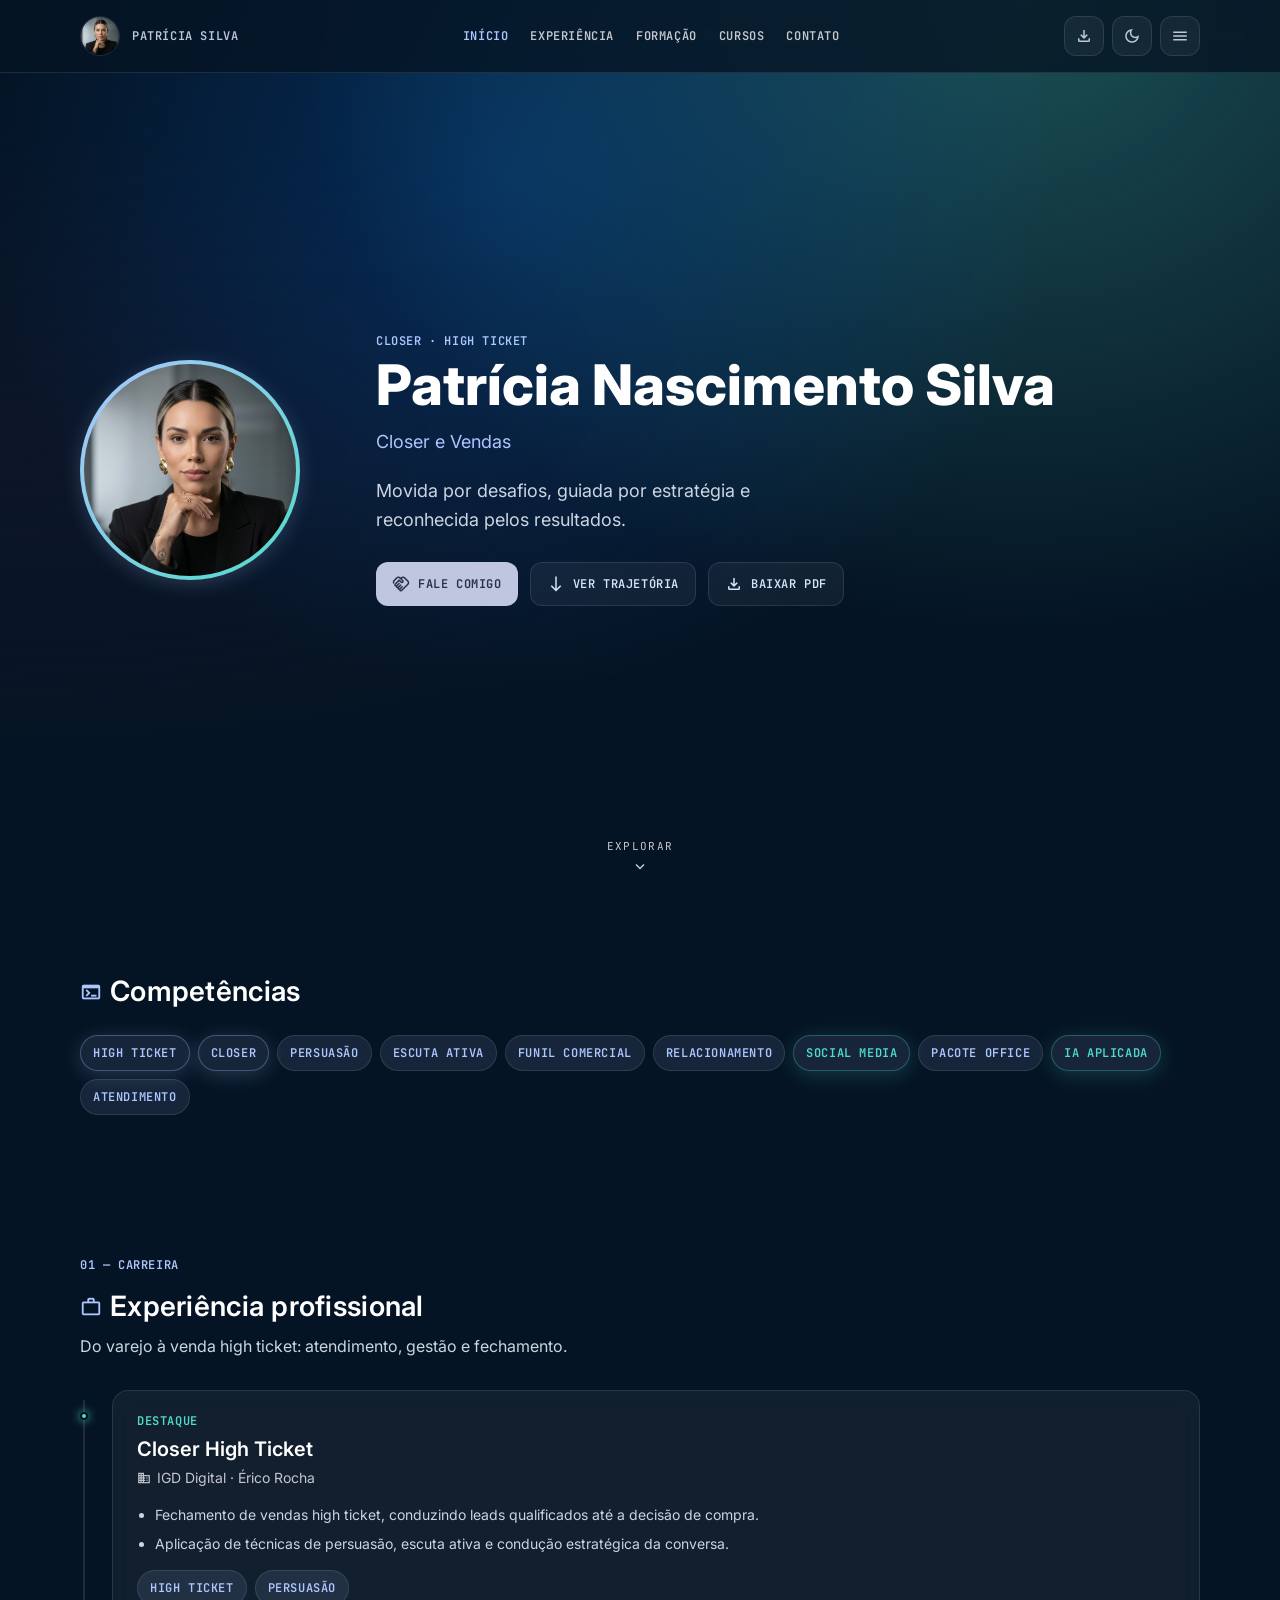
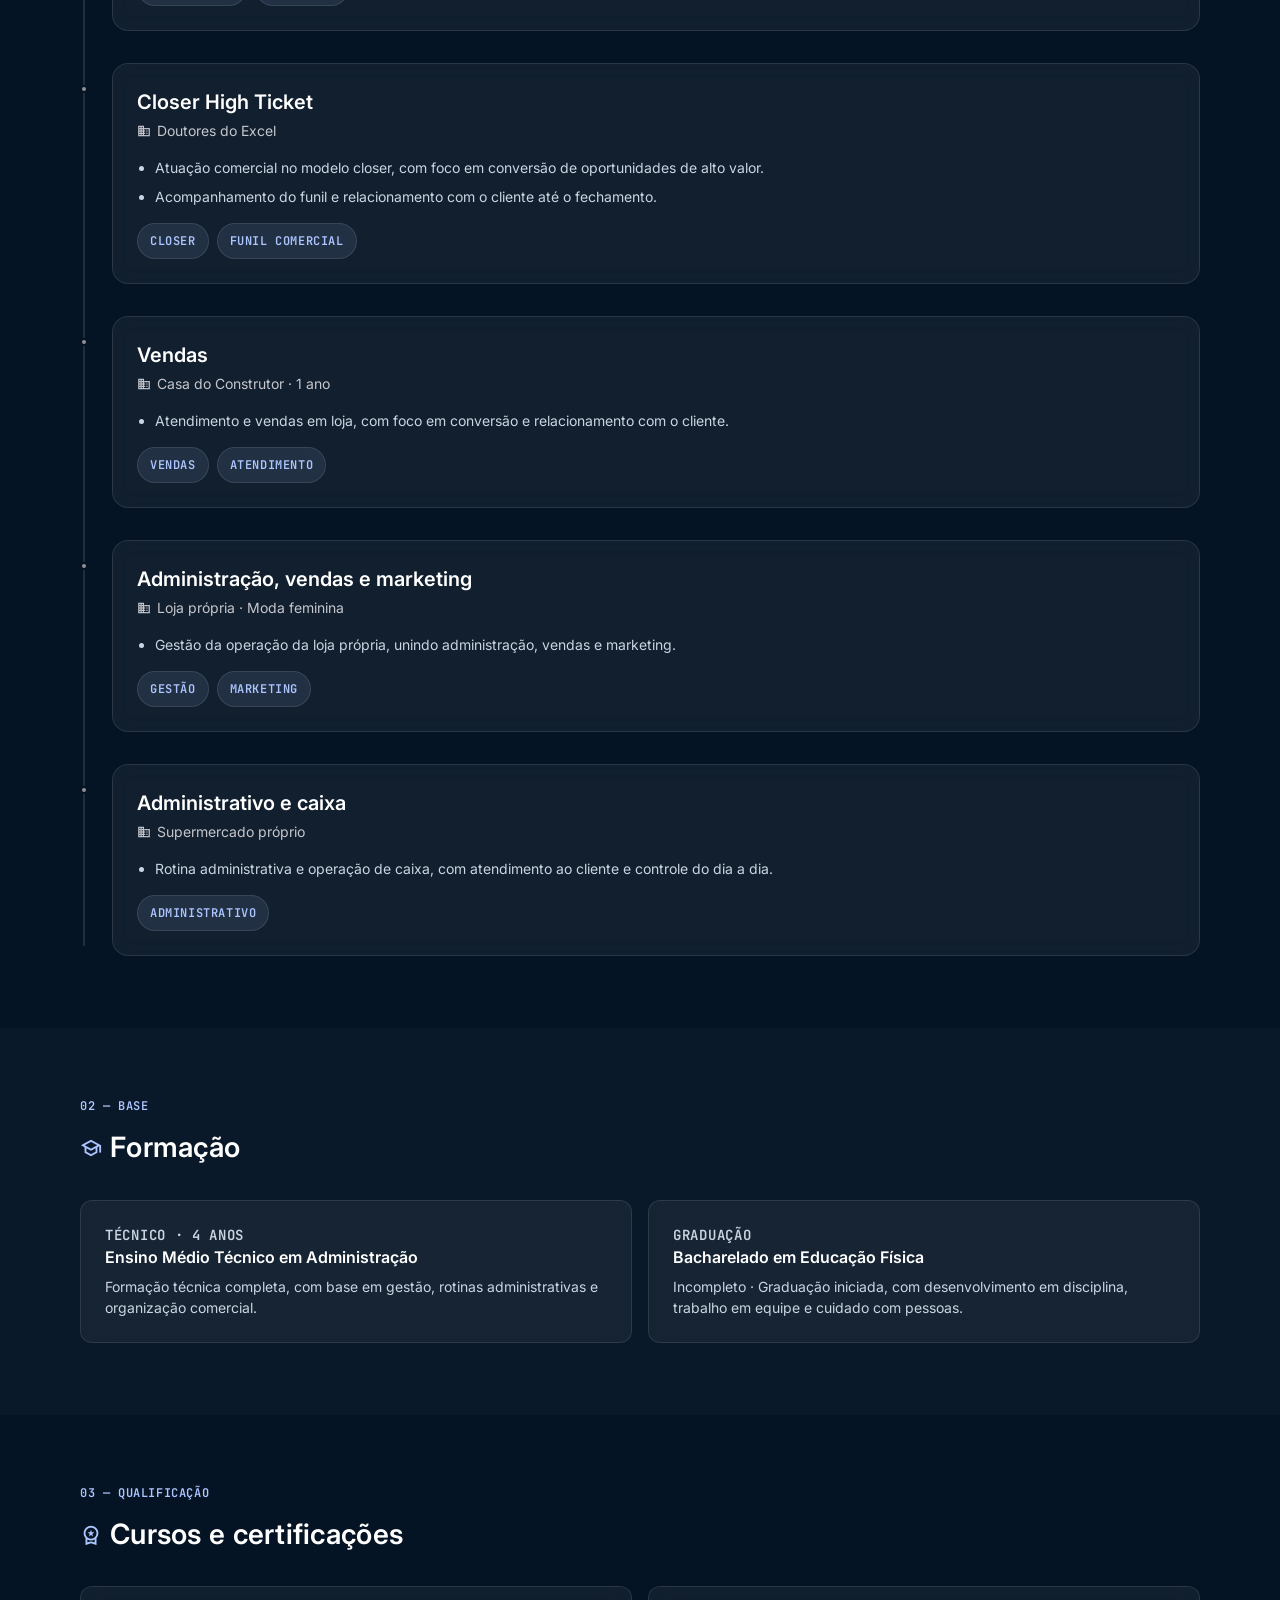
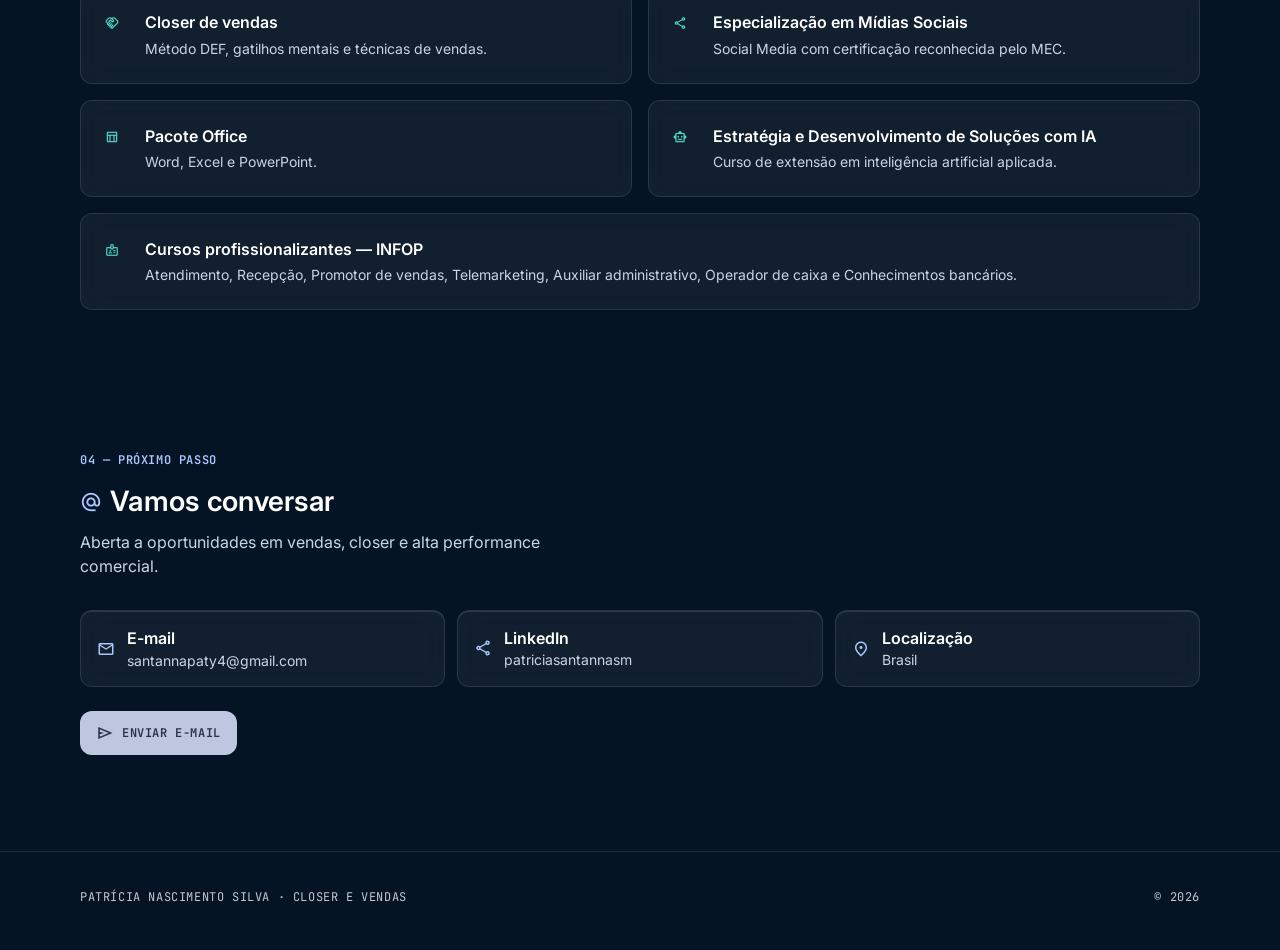
==== index.html @ 6d2012c9 "Add the professional CV site and fix the README encoding. Co-authored-by: Cursor <cursoragent@cursor" ====
<!DOCTYPE html>
<html lang="pt-BR">
  <head>
    <meta charset="UTF-8" />
    <meta name="viewport" content="width=device-width, initial-scale=1.0" />
    <title>Patrícia Nascimento Silva — Vendas</title>
    <meta
      name="description"
      content="Currículo profissional de Patrícia Nascimento Silva, closer e profissional de vendas."
    />
    <link rel="preconnect" href="https://fonts.googleapis.com" />
    <link rel="preconnect" href="https://fonts.gstatic.com" crossorigin />
    <link
      href="https://fonts.googleapis.com/css2?family=Inter:wght@400;600;700;800&family=JetBrains+Mono:wght@400;600&display=swap"
      rel="stylesheet"
    />
    <link
      href="https://fonts.googleapis.com/css2?family=Material+Symbols+Outlined:wght,FILL@100..700,0..1&display=swap"
      rel="stylesheet"
    />
    <link rel="stylesheet" href="css/style.css" />
    <script>
      document.documentElement.dataset.theme = localStorage.getItem("theme") || "dark";
    </script>
  </head>
  <body>
    <div class="mesh" aria-hidden="true"></div>

    <header class="topbar" id="nav">
      <div class="topbar__inner">
        <a class="topbar__brand" href="#inicio">
          <img src="assets/foto.png" alt="" width="40" height="40" />
          <span>Patrícia Silva</span>
        </a>
        <nav class="nav-links" id="navLinks">
          <a href="#inicio">Início</a>
          <a href="#experiencia">Experiência</a>
          <a href="#formacao">Formação</a>
          <a href="#cursos">Cursos</a>
          <a href="#contato">Contato</a>
        </nav>
        <div class="topbar__actions">
          <button class="icon-btn" id="printBtn" type="button" aria-label="Baixar PDF">
            <span class="material-symbols-outlined" aria-hidden="true">download</span>
          </button>
          <button class="icon-btn" id="themeToggle" type="button" aria-label="Ativar modo claro">
            <span class="material-symbols-outlined theme-icon theme-icon--moon" aria-hidden="true">dark_mode</span>
            <span class="material-symbols-outlined theme-icon theme-icon--sun" aria-hidden="true">light_mode</span>
          </button>
          <button class="icon-btn nav-toggle" id="navToggle" type="button" aria-label="Abrir menu" aria-expanded="false">
            <span class="material-symbols-outlined" aria-hidden="true">menu</span>
          </button>
        </div>
      </div>
    </header>

    <main>
      <section class="hero" id="inicio">
        <div class="container hero__inner">
          <div class="hero__photo reveal">
            <img src="assets/foto.png" alt="Foto de Patrícia Nascimento Silva" />
          </div>
          <div class="hero__copy">
            <p class="label reveal">Closer · High Ticket</p>
            <h1 class="reveal">Patrícia Nascimento Silva</h1>
            <p class="hero__role reveal">Closer e Vendas</p>
            <p class="hero__quote reveal" id="tagline">
              Movida por desafios, guiada por estratégia e reconhecida pelos resultados.
            </p>
            <div class="hero__cta reveal">
              <a class="btn btn--primary" href="#contato">
                <span class="material-symbols-outlined" aria-hidden="true">handshake</span>
                Fale comigo
              </a>
              <a class="btn btn--ghost" href="#experiencia">
                <span class="material-symbols-outlined" aria-hidden="true">south</span>
                Ver trajetória
              </a>
              <button class="btn btn--ghost" id="printBtnSecondary" type="button">
                <span class="material-symbols-outlined" aria-hidden="true">download</span>
                Baixar PDF
              </button>
            </div>
          </div>
        </div>
        <a class="scroll-hint" href="#destaques" aria-label="Rolar para o conteúdo">
          <span>Explorar</span>
          <span class="material-symbols-outlined" aria-hidden="true">expand_more</span>
        </a>
      </section>

      <section class="strip" id="destaques">
        <div class="container">
          <h2 class="section-title">
            <span class="material-symbols-outlined" aria-hidden="true">terminal</span>
            Competências
          </h2>
          <ul class="skills">
            <li class="skill skill--glow">High Ticket</li>
            <li class="skill skill--glow">Closer</li>
            <li class="skill">Persuasão</li>
            <li class="skill">Escuta ativa</li>
            <li class="skill">Funil comercial</li>
            <li class="skill">Relacionamento</li>
            <li class="skill skill--teal">Social Media</li>
            <li class="skill">Pacote Office</li>
            <li class="skill skill--teal">IA aplicada</li>
            <li class="skill">Atendimento</li>
          </ul>
        </div>
      </section>

      <section class="section" id="experiencia">
        <div class="container">
          <header class="section__head">
            <p class="label">01 — Carreira</p>
            <h2 class="section-title">
              <span class="material-symbols-outlined" aria-hidden="true">work</span>
              Experiência profissional
            </h2>
            <p class="section__lead">Do varejo à venda high ticket: atendimento, gestão e fechamento.</p>
          </header>

          <div class="timeline">
            <article class="job reveal">
              <span class="timeline__node timeline__node--active" aria-hidden="true"></span>
              <div class="job__card glass">
                <p class="label label--teal">Destaque</p>
                <h3>Closer High Ticket</h3>
                <p class="job__company">
                  <span class="material-symbols-outlined" aria-hidden="true">domain</span>
                  IGD Digital · Érico Rocha
                </p>
                <ul>
                  <li>Fechamento de vendas high ticket, conduzindo leads qualificados até a decisão de compra.</li>
                  <li>Aplicação de técnicas de persuasão, escuta ativa e condução estratégica da conversa.</li>
                </ul>
                <div class="job__tags">
                  <span class="skill">High Ticket</span>
                  <span class="skill">Persuasão</span>
                </div>
              </div>
            </article>

            <article class="job reveal">
              <span class="timeline__node" aria-hidden="true"></span>
              <div class="job__card glass">
                <h3>Closer High Ticket</h3>
                <p class="job__company">
                  <span class="material-symbols-outlined" aria-hidden="true">domain</span>
                  Doutores do Excel
                </p>
                <ul>
                  <li>Atuação comercial no modelo closer, com foco em conversão de oportunidades de alto valor.</li>
                  <li>Acompanhamento do funil e relacionamento com o cliente até o fechamento.</li>
                </ul>
                <div class="job__tags">
                  <span class="skill">Closer</span>
                  <span class="skill">Funil comercial</span>
                </div>
              </div>
            </article>

            <article class="job reveal">
              <span class="timeline__node" aria-hidden="true"></span>
              <div class="job__card glass">
                <h3>Vendas</h3>
                <p class="job__company">
                  <span class="material-symbols-outlined" aria-hidden="true">domain</span>
                  Casa do Construtor · 1 ano
                </p>
                <ul>
                  <li>Atendimento e vendas em loja, com foco em conversão e relacionamento com o cliente.</li>
                </ul>
                <div class="job__tags">
                  <span class="skill">Vendas</span>
                  <span class="skill">Atendimento</span>
                </div>
              </div>
            </article>

            <article class="job reveal">
              <span class="timeline__node" aria-hidden="true"></span>
              <div class="job__card glass">
                <h3>Administração, vendas e marketing</h3>
                <p class="job__company">
                  <span class="material-symbols-outlined" aria-hidden="true">domain</span>
                  Loja própria · Moda feminina
                </p>
                <ul>
                  <li>Gestão da operação da loja própria, unindo administração, vendas e marketing.</li>
                </ul>
                <div class="job__tags">
                  <span class="skill">Gestão</span>
                  <span class="skill">Marketing</span>
                </div>
              </div>
            </article>

            <article class="job reveal">
              <span class="timeline__node" aria-hidden="true"></span>
              <div class="job__card glass">
                <h3>Administrativo e caixa</h3>
                <p class="job__company">
                  <span class="material-symbols-outlined" aria-hidden="true">domain</span>
                  Supermercado próprio
                </p>
                <ul>
                  <li>Rotina administrativa e operação de caixa, com atendimento ao cliente e controle do dia a dia.</li>
                </ul>
                <div class="job__tags">
                  <span class="skill">Administrativo</span>
                </div>
              </div>
            </article>
          </div>
        </div>
      </section>

      <section class="section section--alt" id="formacao">
        <div class="container">
          <header class="section__head">
            <p class="label">02 — Base</p>
            <h2 class="section-title">
              <span class="material-symbols-outlined" aria-hidden="true">school</span>
              Formação
            </h2>
          </header>
          <div class="edu-grid">
            <article class="edu glass reveal">
              <p class="label">Técnico · 4 anos</p>
              <h3>Ensino Médio Técnico em Administração</h3>
              <p>Formação técnica completa, com base em gestão, rotinas administrativas e organização comercial.</p>
            </article>
            <article class="edu glass reveal">
              <p class="label">Graduação</p>
              <h3>Bacharelado em Educação Física</h3>
              <p>Incompleto · Graduação iniciada, com desenvolvimento em disciplina, trabalho em equipe e cuidado com pessoas.</p>
            </article>
          </div>
        </div>
      </section>

      <section class="section" id="cursos">
        <div class="container">
          <header class="section__head">
            <p class="label">03 — Qualificação</p>
            <h2 class="section-title">
              <span class="material-symbols-outlined" aria-hidden="true">workspace_premium</span>
              Cursos e certificações
            </h2>
          </header>
          <ul class="courses">
            <li class="course glass reveal">
              <span class="material-symbols-outlined" aria-hidden="true">handshake</span>
              <div>
                <strong>Closer de vendas</strong>
                <span>Método DEF, gatilhos mentais e técnicas de vendas.</span>
              </div>
            </li>
            <li class="course glass reveal">
              <span class="material-symbols-outlined" aria-hidden="true">share</span>
              <div>
                <strong>Especialização em Mídias Sociais</strong>
                <span>Social Media com certificação reconhecida pelo MEC.</span>
              </div>
            </li>
            <li class="course glass reveal">
              <span class="material-symbols-outlined" aria-hidden="true">table_chart</span>
              <div>
                <strong>Pacote Office</strong>
                <span>Word, Excel e PowerPoint.</span>
              </div>
            </li>
            <li class="course glass reveal">
              <span class="material-symbols-outlined" aria-hidden="true">smart_toy</span>
              <div>
                <strong>Estratégia e Desenvolvimento de Soluções com IA</strong>
                <span>Curso de extensão em inteligência artificial aplicada.</span>
              </div>
            </li>
            <li class="course glass reveal course--wide">
              <span class="material-symbols-outlined" aria-hidden="true">badge</span>
              <div>
                <strong>Cursos profissionalizantes — INFOP</strong>
                <span>Atendimento, Recepção, Promotor de vendas, Telemarketing, Auxiliar administrativo, Operador de caixa e Conhecimentos bancários.</span>
              </div>
            </li>
          </ul>
        </div>
      </section>

      <section class="section section--cta" id="contato">
        <div class="container">
          <header class="section__head">
            <p class="label">04 — Próximo passo</p>
            <h2 class="section-title">
              <span class="material-symbols-outlined" aria-hidden="true">alternate_email</span>
              Vamos conversar
            </h2>
            <p class="section__lead">Aberta a oportunidades em vendas, closer e alta performance comercial.</p>
          </header>
          <ul class="contact">
            <li class="reveal">
              <a class="contact__card glass" href="mailto:santannapaty4@gmail.com">
                <span class="material-symbols-outlined" aria-hidden="true">mail</span>
                <span>
                  <strong>E-mail</strong>
                  <em>santannapaty4@gmail.com</em>
                </span>
              </a>
            </li>
            <li class="reveal">
              <a
                class="contact__card glass"
                href="https://www.linkedin.com/in/patriciasantannasm"
                target="_blank"
                rel="noopener noreferrer"
              >
                <span class="material-symbols-outlined" aria-hidden="true">share</span>
                <span>
                  <strong>LinkedIn</strong>
                  <em>patriciasantannasm</em>
                </span>
              </a>
            </li>
            <li class="reveal">
              <div class="contact__card glass">
                <span class="material-symbols-outlined" aria-hidden="true">location_on</span>
                <span>
                  <strong>Localização</strong>
                  <em>Brasil</em>
                </span>
              </div>
            </li>
          </ul>
          <div class="cta-row">
            <a class="btn btn--primary" href="mailto:santannapaty4@gmail.com">
              <span class="material-symbols-outlined" aria-hidden="true">send</span>
              Enviar e-mail
            </a>
          </div>
        </div>
      </section>
    </main>

    <footer class="footer">
      <div class="container footer__inner">
        <p>Patrícia Nascimento Silva · Closer e Vendas</p>
        <p>© <span id="year"></span></p>
      </div>
    </footer>

    <script src="js/main.js"></script>
  </body>
</html>
---- css/style.css ----
:root {
  --surface: #051424;
  --surface-dim: #051424;
  --surface-bright: #2c3a4c;
  --surface-container-lowest: #010f1f;
  --surface-container-low: #0d1c2d;
  --surface-container: #122131;
  --surface-container-high: #1c2b3c;
  --surface-container-highest: #273647;
  --on-surface: #d4e4fa;
  --on-surface-variant: #c6c6cd;
  --inverse-surface: #d4e4fa;
  --inverse-on-surface: #233143;
  --outline: #909097;
  --outline-variant: #45464d;
  --surface-tint: #bec6e0;
  --primary: #bec6e0;
  --on-primary: #283044;
  --primary-container: #0f172a;
  --on-primary-container: #798098;
  --inverse-primary: #565e74;
  --secondary: #adc6ff;
  --on-secondary: #002e6a;
  --secondary-container: #0566d9;
  --on-secondary-container: #e6ecff;
  --tertiary: #4fdbc8;
  --on-tertiary: #003731;
  --tertiary-container: #001c18;
  --on-tertiary-container: #009182;
  --background: #051424;
  --on-background: #d4e4fa;
  --heading: #ffffff;
  --body: #cbd5e1;
  --glass: rgba(255, 255, 255, 0.05);
  --ghost: rgba(255, 255, 255, 0.1);
  --timeline: rgba(144, 144, 151, 0.2);
  --glow-secondary: 0 4px 20px rgba(173, 198, 255, 0.2);
  --glow-tertiary: 0 4px 20px rgba(79, 219, 200, 0.2);
  --font-sans: Inter, system-ui, sans-serif;
  --font-mono: "JetBrains Mono", ui-monospace, monospace;
  --radius-sm: 0.25rem;
  --radius: 0.5rem;
  --radius-md: 0.75rem;
  --radius-lg: 1rem;
  --radius-xl: 1.5rem;
  --radius-full: 9999px;
  --container: 1120px;
  --gutter: 24px;
  --margin-mobile: 20px;
  --stack-sm: 8px;
  --stack-md: 16px;
  --stack-lg: 32px;
  --section-gap: 64px;
}

html[data-theme="light"] {
  --background: #e8eef8;
  --on-background: #233143;
  --surface: #d4e4fa;
  --surface-container-low: #c9d7ec;
  --surface-container: #bfd0e6;
  --surface-container-high: #b4c6dd;
  --surface-container-highest: #a8bad3;
  --on-surface: #131b2e;
  --on-surface-variant: #3f465c;
  --heading: #131b2e;
  --body: #3f465c;
  --primary: #3f465c;
  --on-primary: #dae2fd;
  --secondary: #004395;
  --tertiary: #005048;
  --outline: #45464d;
  --glass: rgba(255, 255, 255, 0.55);
  --ghost: rgba(19, 27, 46, 0.12);
  --timeline: rgba(63, 70, 92, 0.2);
  --glow-secondary: 0 4px 20px rgba(5, 102, 217, 0.16);
  --glow-tertiary: 0 4px 20px rgba(0, 145, 130, 0.16);
  color-scheme: light;
}

*,
*::before,
*::after {
  box-sizing: border-box;
}

html {
  scroll-behavior: smooth;
}

body {
  margin: 0;
  min-height: 100vh;
  font-family: var(--font-sans);
  font-size: 14px;
  font-weight: 400;
  line-height: 1.5;
  background: var(--background);
  color: var(--on-background);
}

.mesh {
  pointer-events: none;
  position: fixed;
  inset: 0;
  z-index: 0;
  background-image:
    radial-gradient(at 40% 20%, rgba(5, 102, 217, 0.3) 0, transparent 50%),
    radial-gradient(at 80% 0%, rgba(79, 219, 200, 0.3) 0, transparent 50%),
    radial-gradient(at 0% 50%, rgba(15, 23, 42, 0.8) 0, transparent 50%);
}

html[data-theme="light"] .mesh {
  background-image:
    radial-gradient(at 40% 20%, rgba(5, 102, 217, 0.12) 0, transparent 50%),
    radial-gradient(at 80% 0%, rgba(79, 219, 200, 0.12) 0, transparent 50%),
    radial-gradient(at 0% 50%, rgba(212, 228, 250, 0.8) 0, transparent 50%);
}

.material-symbols-outlined {
  font-variation-settings: "FILL" 0, "wght" 400, "GRAD" 0, "opsz" 24;
  font-size: 18px;
  line-height: 1;
}

.glass {
  background: var(--glass);
  backdrop-filter: blur(12px);
  -webkit-backdrop-filter: blur(12px);
  border: 1px solid var(--ghost);
}

.topbar {
  position: sticky;
  top: 0;
  z-index: 20;
  background: color-mix(in srgb, var(--surface) 80%, transparent);
  backdrop-filter: blur(16px);
  -webkit-backdrop-filter: blur(16px);
  border-bottom: 1px solid var(--ghost);
}

.topbar__inner {
  width: min(var(--container), calc(100% - 2 * var(--margin-mobile)));
  margin: 0 auto;
  padding: 16px 0;
  display: flex;
  align-items: center;
  justify-content: space-between;
  gap: 16px;
}

.topbar__brand {
  display: flex;
  align-items: center;
  gap: 12px;
  font-family: var(--font-mono);
  font-size: 12px;
  font-weight: 600;
  letter-spacing: 0.05em;
  text-transform: uppercase;
  color: var(--primary);
  text-decoration: none;
}

.topbar__brand img {
  width: 40px;
  height: 40px;
  border-radius: var(--radius-full);
  object-fit: cover;
  object-position: center 16%;
  border: 1px solid var(--ghost);
}

.topbar__actions {
  display: flex;
  gap: 8px;
}

.nav-links {
  display: flex;
  gap: 22px;
}

.nav-links a {
  font-family: var(--font-mono);
  font-size: 12px;
  font-weight: 600;
  letter-spacing: 0.05em;
  text-transform: uppercase;
  color: var(--on-surface-variant);
  text-decoration: none;
}

.nav-links a:hover,
.nav-links a.is-active {
  color: var(--secondary);
}

.nav-toggle {
  display: none;
}

.icon-btn {
  position: relative;
  width: 40px;
  height: 40px;
  border: 1px solid var(--ghost);
  border-radius: var(--radius-md);
  background: var(--glass);
  color: var(--primary);
  cursor: pointer;
  display: grid;
  place-items: center;
}

.icon-btn:hover,
.icon-btn:focus-visible {
  color: var(--secondary);
  outline: none;
}

.theme-icon {
  position: absolute;
  transition: opacity 0.2s ease;
}

.theme-icon--sun { opacity: 0; }
.theme-icon--moon { opacity: 1; }

html[data-theme="light"] .theme-icon--sun { opacity: 1; }
html[data-theme="light"] .theme-icon--moon { opacity: 0; }

.container {
  width: min(var(--container), calc(100% - 2 * var(--margin-mobile)));
  margin: 0 auto;
}

.hero {
  position: relative;
  z-index: 1;
  min-height: calc(100vh - 73px);
  display: grid;
  place-items: center;
  padding: 48px var(--margin-mobile) 80px;
}

.hero__inner {
  display: grid;
  gap: 32px;
  justify-items: center;
  text-align: center;
}

.hero__photo {
  width: 168px;
  height: 168px;
  padding: 4px;
  border-radius: var(--radius-full);
  background: linear-gradient(135deg, var(--secondary), var(--tertiary));
  box-shadow: var(--glow-secondary);
}

.hero__photo img {
  width: 100%;
  height: 100%;
  object-fit: cover;
  object-position: center 16%;
  border-radius: var(--radius-full);
  display: block;
}

.hero h1 {
  margin: 0;
  font-size: clamp(32px, 6vw, 56px);
  font-weight: 800;
  line-height: 1.1;
  color: var(--heading);
}

.hero__role {
  margin: 12px 0 0;
  font-size: 18px;
  line-height: 1.6;
  color: var(--secondary);
}

.hero__quote {
  margin: 20px auto 0;
  max-width: 36ch;
  font-size: 18px;
  line-height: 1.6;
  color: var(--body);
}

.hero__cta {
  margin-top: 28px;
  display: flex;
  flex-wrap: wrap;
  justify-content: center;
  gap: 12px;
}

.scroll-hint {
  position: absolute;
  bottom: 24px;
  left: 50%;
  transform: translateX(-50%);
  display: grid;
  justify-items: center;
  gap: 4px;
  color: var(--on-surface-variant);
  font-family: var(--font-mono);
  font-size: 11px;
  letter-spacing: 0.12em;
  text-transform: uppercase;
  text-decoration: none;
}

.strip,
.section {
  position: relative;
  z-index: 1;
  padding: 72px 0;
}

.strip .container {
  display: grid;
  gap: 24px;
}

.section--alt {
  background: color-mix(in srgb, var(--surface-container) 45%, transparent);
}

.section--cta {
  padding-bottom: 96px;
}

.section__head {
  display: grid;
  gap: 8px;
  margin-bottom: 32px;
}

.section__lead {
  margin: 0;
  max-width: 52ch;
  color: var(--body);
  font-size: 16px;
}

.label {
  margin: 0 0 8px;
  font-family: var(--font-mono);
  font-size: 12px;
  font-weight: 600;
  line-height: 1;
  letter-spacing: 0.05em;
  text-transform: uppercase;
  color: var(--secondary);
}

.label--teal {
  color: var(--tertiary);
}

.btn {
  min-height: 44px;
  padding: 0 16px;
  border: 0;
  border-radius: var(--radius-md);
  font-family: var(--font-mono);
  font-size: 12px;
  font-weight: 600;
  letter-spacing: 0.05em;
  text-transform: uppercase;
  text-decoration: none;
  cursor: pointer;
  display: inline-flex;
  align-items: center;
  justify-content: center;
  gap: 8px;
}

.btn--primary {
  background: var(--primary);
  color: var(--on-primary);
}

.btn--primary:hover {
  background: #ffffff;
}

.btn--ghost {
  background: var(--glass);
  color: var(--on-surface);
  border: 1px solid var(--ghost);
}

.btn--ghost:hover {
  background: rgba(255, 255, 255, 0.1);
}

.section-title {
  margin: 0;
  display: flex;
  align-items: center;
  gap: 8px;
  font-size: 20px;
  font-weight: 600;
  line-height: 1.4;
  letter-spacing: 0.01em;
  color: var(--heading);
}

.section-title .material-symbols-outlined {
  color: var(--secondary);
  font-size: 22px;
}

.contact {
  list-style: none;
  margin: 0;
  padding: 0;
  display: grid;
  gap: 12px;
}

.contact__card {
  display: flex;
  align-items: center;
  gap: 12px;
  padding: 16px;
  border-radius: var(--radius-md);
  color: inherit;
  text-decoration: none;
  box-shadow: inset 0 1px 0 rgba(255, 255, 255, 0.12);
}

.contact__card .material-symbols-outlined {
  color: var(--secondary);
}

.contact__card strong,
.course strong,
.edu h3,
.job h3 {
  display: block;
  font-size: 16px;
  font-weight: 600;
  line-height: 1.4;
  color: var(--heading);
  font-style: normal;
}

.contact__card em,
.course span,
.edu p,
.job ul {
  font-style: normal;
  font-size: 14px;
  line-height: 1.5;
  color: var(--body);
}

.skills,
.job__tags {
  display: flex;
  flex-wrap: wrap;
  gap: 8px;
  list-style: none;
  margin: 0;
  padding: 0;
}

.skill {
  display: inline-flex;
  align-items: center;
  padding: 8px 12px;
  border-radius: var(--radius-full);
  background: color-mix(in srgb, var(--secondary) 10%, transparent);
  border: 1px solid var(--ghost);
  font-family: var(--font-mono);
  font-size: 12px;
  font-weight: 600;
  letter-spacing: 0.05em;
  text-transform: uppercase;
  color: var(--secondary);
}

.skill--glow {
  box-shadow: var(--glow-secondary);
  border-color: color-mix(in srgb, var(--secondary) 30%, transparent);
}

.skill--teal {
  color: var(--tertiary);
  border-color: color-mix(in srgb, var(--tertiary) 30%, transparent);
  box-shadow: var(--glow-tertiary);
}

.timeline {
  position: relative;
  display: grid;
  gap: var(--stack-lg);
  padding-left: 32px;
}

.timeline::before {
  content: "";
  position: absolute;
  left: 3px;
  top: 10px;
  bottom: 10px;
  width: 2px;
  background: var(--timeline);
}

.job {
  position: relative;
}

.timeline__node {
  position: absolute;
  left: -32px;
  top: 22px;
  width: 8px;
  height: 8px;
  border-radius: var(--radius-full);
  background: var(--outline);
  border: 2px solid var(--background);
}

.timeline__node--active {
  background: var(--tertiary);
  box-shadow: 0 0 10px var(--tertiary);
}

.job__card {
  border-radius: var(--radius-lg);
  padding: 24px;
  transition: border-color 0.25s ease;
}

.job__card:hover {
  border-color: color-mix(in srgb, var(--tertiary) 50%, transparent);
}

.job h3 {
  margin: 0 0 4px;
  font-size: 20px;
}

.job__company {
  margin: 0 0 16px;
  display: flex;
  align-items: center;
  gap: 6px;
  color: var(--on-surface-variant);
}

.job__company .material-symbols-outlined {
  font-size: 14px;
}

.job ul {
  margin: 0 0 16px;
  padding-left: 18px;
  display: grid;
  gap: 8px;
}

.edu-grid,
.courses {
  display: grid;
  gap: 16px;
  list-style: none;
  margin: 0;
  padding: 0;
}

.edu,
.course {
  border-radius: var(--radius-md);
  padding: 24px;
}

.edu h3 {
  margin: 0 0 8px;
}

.edu p {
  margin: 0;
}

.course {
  display: grid;
  grid-template-columns: 28px 1fr;
  gap: 12px;
  align-items: start;
}

.course .material-symbols-outlined {
  color: var(--tertiary);
  margin-top: 2px;
}

.course strong {
  margin-bottom: 4px;
}

.cta-row {
  margin-top: 24px;
  display: flex;
  justify-content: flex-start;
}

.footer {
  position: relative;
  z-index: 1;
  border-top: 1px solid var(--ghost);
  padding: 24px 0 32px;
}

.footer__inner {
  display: flex;
  justify-content: space-between;
  gap: 12px;
  font-family: var(--font-mono);
  font-size: 12px;
  letter-spacing: 0.05em;
  text-transform: uppercase;
  color: var(--on-surface-variant);
}

.reveal {
  opacity: 0;
  transform: translateY(16px);
  transition: opacity 0.6s ease, transform 0.6s ease;
}

.reveal.is-visible {
  opacity: 1;
  transform: none;
}

@media (min-width: 860px) {
  .topbar__inner,
  .container {
    width: min(var(--container), calc(100% - 2 * var(--gutter)));
  }

  .hero {
    padding: 64px var(--gutter) 96px;
  }

  .hero__inner {
    grid-template-columns: 240px 1fr;
    align-items: center;
    justify-items: start;
    text-align: left;
    gap: 56px;
  }

  .hero__photo {
    width: 220px;
    height: 220px;
  }

  .hero__quote {
    margin-left: 0;
  }

  .hero__cta {
    justify-content: flex-start;
  }

  .contact {
    grid-template-columns: repeat(3, 1fr);
  }

  .edu-grid,
  .courses {
    grid-template-columns: 1fr 1fr;
  }

  .course--wide {
    grid-column: 1 / -1;
  }

  .section-title {
    font-size: 28px;
  }
}

@media (max-width: 859px) {
  .nav-toggle {
    display: grid;
  }

  .nav-links {
    display: none;
    position: absolute;
    top: 73px;
    left: var(--margin-mobile);
    right: var(--margin-mobile);
    background: var(--surface-container);
    border: 1px solid var(--ghost);
    border-radius: var(--radius-md);
    padding: 16px;
    flex-direction: column;
    gap: 14px;
  }

  .nav-links.is-open {
    display: flex;
  }

  .footer__inner {
    flex-direction: column;
  }
}

@media (prefers-reduced-motion: reduce) {
  html {
    scroll-behavior: auto;
  }

  .reveal {
    opacity: 1;
    transform: none;
    transition: none;
  }
}

@media print {
  .mesh,
  .topbar,
  .hero__cta,
  .scroll-hint,
  .cta-row {
    display: none;
  }

  body {
    background: #fff;
    color: #131b2e;
    padding: 0;
  }

  .glass {
    background: #fff;
    border: 1px solid #d0d5dd;
    backdrop-filter: none;
  }

  .job h3,
  .edu h3,
  .hero h1,
  .section-title {
    color: #131b2e;
  }
}
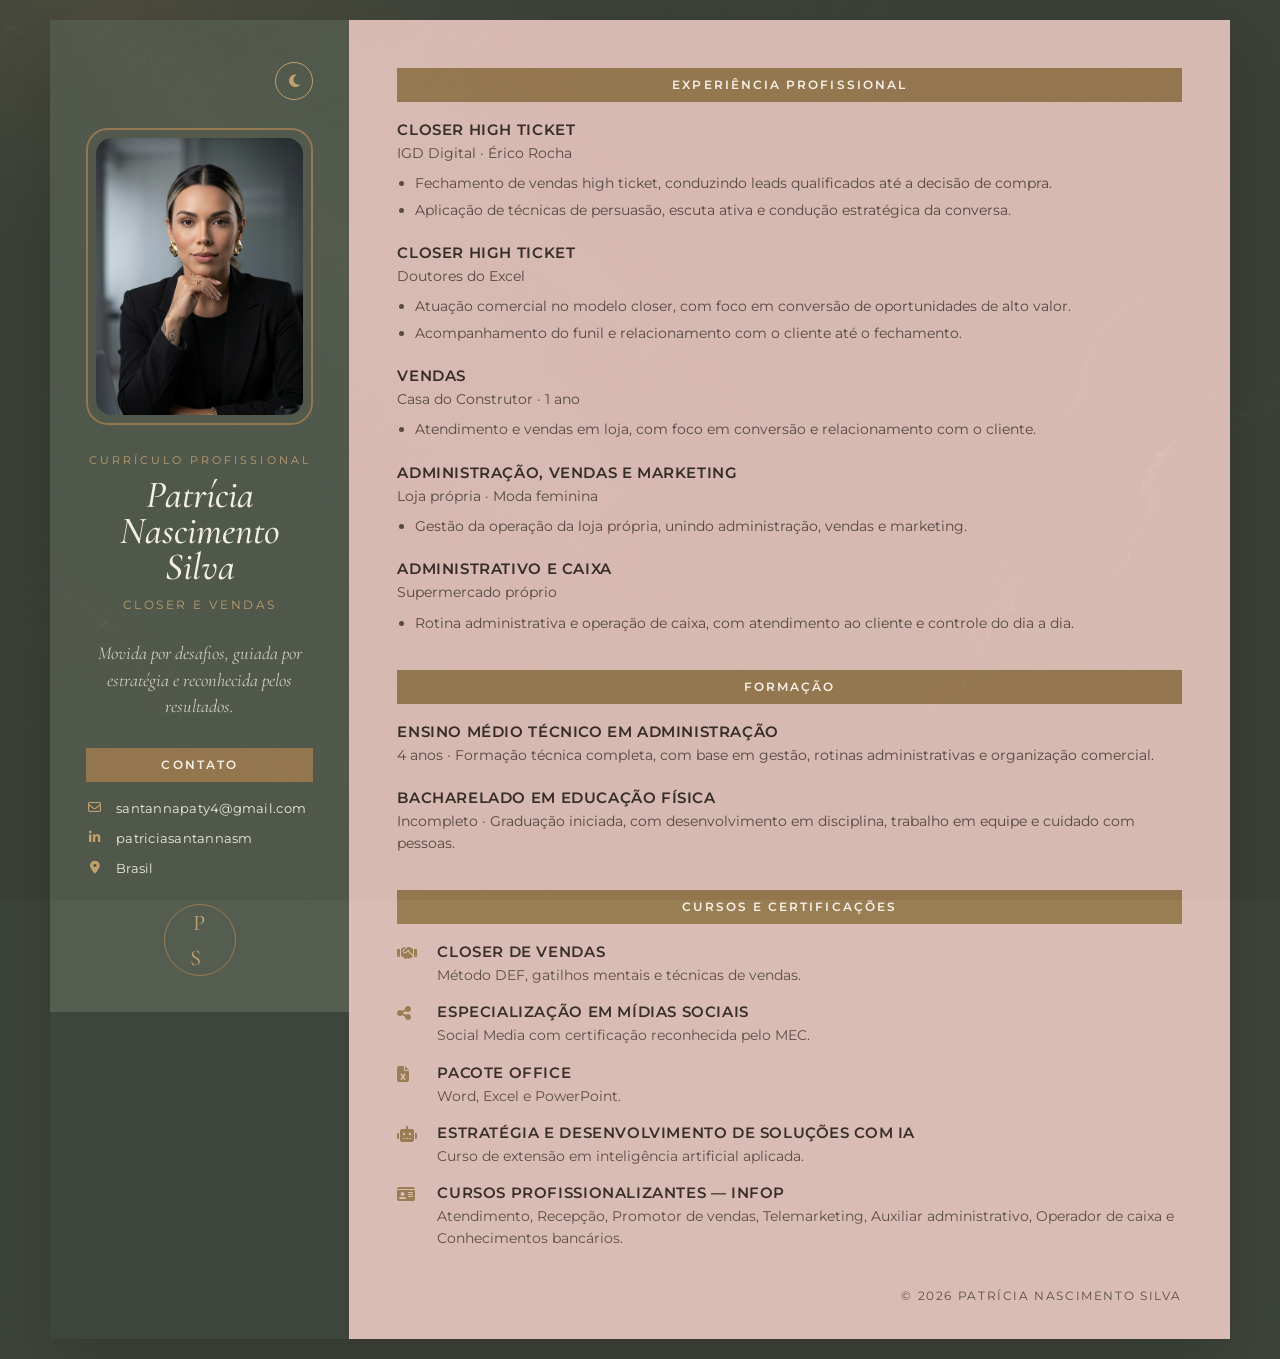
==== commit 5370378e: "Restore CV version 1 with the original editorial layout. Co-authored-by: Cursor <cursoragent@cursor." ====
--- a/index.html
+++ b/index.html
@@ -4,352 +4,185 @@
     <meta charset="UTF-8" />
     <meta name="viewport" content="width=device-width, initial-scale=1.0" />
     <title>Patrícia Nascimento Silva — Vendas</title>
-    <meta
-      name="description"
-      content="Currículo profissional de Patrícia Nascimento Silva, closer e profissional de vendas."
-    />
+    <meta name="description" content="Currículo profissional de Patrícia Nascimento Silva, closer e profissional de vendas." />
     <link rel="preconnect" href="https://fonts.googleapis.com" />
     <link rel="preconnect" href="https://fonts.gstatic.com" crossorigin />
     <link
-      href="https://fonts.googleapis.com/css2?family=Inter:wght@400;600;700;800&family=JetBrains+Mono:wght@400;600&display=swap"
+      href="https://fonts.googleapis.com/css2?family=Cormorant+Garamond:ital,wght@0,400;0,500;0,600;1,500&family=Montserrat:wght@300;400;500;600;700&display=swap"
       rel="stylesheet"
     />
     <link
-      href="https://fonts.googleapis.com/css2?family=Material+Symbols+Outlined:wght,FILL@100..700,0..1&display=swap"
       rel="stylesheet"
+      href="https://cdnjs.cloudflare.com/ajax/libs/font-awesome/6.5.2/css/all.min.css"
     />
     <link rel="stylesheet" href="css/style.css" />
     <script>
-      document.documentElement.dataset.theme = localStorage.getItem("theme") || "dark";
+      document.documentElement.dataset.theme = localStorage.getItem("theme") || "light";
     </script>
   </head>
   <body>
-    <div class="mesh" aria-hidden="true"></div>
+    <div class="grain" aria-hidden="true"></div>
 
-    <header class="topbar" id="nav">
-      <div class="topbar__inner">
-        <a class="topbar__brand" href="#inicio">
-          <img src="assets/foto.png" alt="" width="40" height="40" />
-          <span>Patrícia Silva</span>
-        </a>
-        <nav class="nav-links" id="navLinks">
-          <a href="#inicio">Início</a>
-          <a href="#experiencia">Experiência</a>
-          <a href="#formacao">Formação</a>
-          <a href="#cursos">Cursos</a>
-          <a href="#contato">Contato</a>
-        </nav>
-        <div class="topbar__actions">
-          <button class="icon-btn" id="printBtn" type="button" aria-label="Baixar PDF">
-            <span class="material-symbols-outlined" aria-hidden="true">download</span>
-          </button>
-          <button class="icon-btn" id="themeToggle" type="button" aria-label="Ativar modo claro">
-            <span class="material-symbols-outlined theme-icon theme-icon--moon" aria-hidden="true">dark_mode</span>
-            <span class="material-symbols-outlined theme-icon theme-icon--sun" aria-hidden="true">light_mode</span>
-          </button>
-          <button class="icon-btn nav-toggle" id="navToggle" type="button" aria-label="Abrir menu" aria-expanded="false">
-            <span class="material-symbols-outlined" aria-hidden="true">menu</span>
-          </button>
+    <div class="sheet">
+      <aside class="side">
+        <button class="theme-toggle" id="themeToggle" type="button" aria-label="Ativar modo escuro">
+          <i class="fa-solid fa-moon" aria-hidden="true"></i>
+          <i class="fa-solid fa-sun" aria-hidden="true"></i>
+        </button>
+
+        <div class="photo">
+          <img src="assets/foto.png" alt="Foto de Patrícia Nascimento Silva" />
         </div>
-      </div>
-    </header>
 
-    <main>
-      <section class="hero" id="inicio">
-        <div class="container hero__inner">
-          <div class="hero__photo reveal">
-            <img src="assets/foto.png" alt="Foto de Patrícia Nascimento Silva" />
-          </div>
-          <div class="hero__copy">
-            <p class="label reveal">Closer · High Ticket</p>
-            <h1 class="reveal">Patrícia Nascimento Silva</h1>
-            <p class="hero__role reveal">Closer e Vendas</p>
-            <p class="hero__quote reveal" id="tagline">
-              Movida por desafios, guiada por estratégia e reconhecida pelos resultados.
-            </p>
-            <div class="hero__cta reveal">
-              <a class="btn btn--primary" href="#contato">
-                <span class="material-symbols-outlined" aria-hidden="true">handshake</span>
-                Fale comigo
+        <header class="side__id">
+          <p class="side__kicker">Currículo profissional</p>
+          <h1>Patrícia<br />Nascimento Silva</h1>
+          <p class="side__role">Closer e Vendas</p>
+        </header>
+
+        <p class="side__quote" id="tagline">Movida por desafios, guiada por estratégia e reconhecida pelos resultados.</p>
+
+        <div class="side__block">
+          <h2 class="bar">Contato</h2>
+          <ul class="contact">
+            <li>
+              <a href="mailto:santannapaty4@gmail.com">
+                <i class="fa-regular fa-envelope"></i>
+                <span>santannapaty4@gmail.com</span>
               </a>
-              <a class="btn btn--ghost" href="#experiencia">
-                <span class="material-symbols-outlined" aria-hidden="true">south</span>
-                Ver trajetória
+            </li>
+            <li>
+              <a href="https://www.linkedin.com/in/patriciasantannasm" target="_blank" rel="noopener noreferrer">
+                <i class="fa-brands fa-linkedin-in"></i>
+                <span>patriciasantannasm</span>
               </a>
-              <button class="btn btn--ghost" id="printBtnSecondary" type="button">
-                <span class="material-symbols-outlined" aria-hidden="true">download</span>
-                Baixar PDF
-              </button>
-            </div>
-          </div>
-        </div>
-        <a class="scroll-hint" href="#destaques" aria-label="Rolar para o conteúdo">
-          <span>Explorar</span>
-          <span class="material-symbols-outlined" aria-hidden="true">expand_more</span>
-        </a>
-      </section>
-
-      <section class="strip" id="destaques">
-        <div class="container">
-          <h2 class="section-title">
-            <span class="material-symbols-outlined" aria-hidden="true">terminal</span>
-            Competências
-          </h2>
-          <ul class="skills">
-            <li class="skill skill--glow">High Ticket</li>
-            <li class="skill skill--glow">Closer</li>
-            <li class="skill">Persuasão</li>
-            <li class="skill">Escuta ativa</li>
-            <li class="skill">Funil comercial</li>
-            <li class="skill">Relacionamento</li>
-            <li class="skill skill--teal">Social Media</li>
-            <li class="skill">Pacote Office</li>
-            <li class="skill skill--teal">IA aplicada</li>
-            <li class="skill">Atendimento</li>
+            </li>
+            <li>
+              <i class="fa-solid fa-location-dot"></i>
+              <span>Brasil</span>
+            </li>
           </ul>
         </div>
-      </section>
 
-      <section class="section" id="experiencia">
-        <div class="container">
-          <header class="section__head">
-            <p class="label">01 — Carreira</p>
-            <h2 class="section-title">
-              <span class="material-symbols-outlined" aria-hidden="true">work</span>
-              Experiência profissional
-            </h2>
-            <p class="section__lead">Do varejo à venda high ticket: atendimento, gestão e fechamento.</p>
-          </header>
+        <div class="monogram" aria-hidden="true">
+          <span>P</span>
+          <span>S</span>
+        </div>
+      </aside>
 
-          <div class="timeline">
-            <article class="job reveal">
-              <span class="timeline__node timeline__node--active" aria-hidden="true"></span>
-              <div class="job__card glass">
-                <p class="label label--teal">Destaque</p>
-                <h3>Closer High Ticket</h3>
-                <p class="job__company">
-                  <span class="material-symbols-outlined" aria-hidden="true">domain</span>
-                  IGD Digital · Érico Rocha
-                </p>
-                <ul>
-                  <li>Fechamento de vendas high ticket, conduzindo leads qualificados até a decisão de compra.</li>
-                  <li>Aplicação de técnicas de persuasão, escuta ativa e condução estratégica da conversa.</li>
-                </ul>
-                <div class="job__tags">
-                  <span class="skill">High Ticket</span>
-                  <span class="skill">Persuasão</span>
-                </div>
-              </div>
-            </article>
+      <main class="main">
+        <section id="experiencia">
+          <h2 class="bar">Experiência profissional</h2>
 
-            <article class="job reveal">
-              <span class="timeline__node" aria-hidden="true"></span>
-              <div class="job__card glass">
-                <h3>Closer High Ticket</h3>
-                <p class="job__company">
-                  <span class="material-symbols-outlined" aria-hidden="true">domain</span>
-                  Doutores do Excel
-                </p>
-                <ul>
-                  <li>Atuação comercial no modelo closer, com foco em conversão de oportunidades de alto valor.</li>
-                  <li>Acompanhamento do funil e relacionamento com o cliente até o fechamento.</li>
-                </ul>
-                <div class="job__tags">
-                  <span class="skill">Closer</span>
-                  <span class="skill">Funil comercial</span>
-                </div>
-              </div>
-            </article>
+          <article class="job reveal">
+            <div class="job__head">
+              <h3>Closer High Ticket</h3>
+              <span>IGD Digital · Érico Rocha</span>
+            </div>
+            <ul>
+              <li>Fechamento de vendas high ticket, conduzindo leads qualificados até a decisão de compra.</li>
+              <li>Aplicação de técnicas de persuasão, escuta ativa e condução estratégica da conversa.</li>
+            </ul>
+          </article>
 
-            <article class="job reveal">
-              <span class="timeline__node" aria-hidden="true"></span>
-              <div class="job__card glass">
-                <h3>Vendas</h3>
-                <p class="job__company">
-                  <span class="material-symbols-outlined" aria-hidden="true">domain</span>
-                  Casa do Construtor · 1 ano
-                </p>
-                <ul>
-                  <li>Atendimento e vendas em loja, com foco em conversão e relacionamento com o cliente.</li>
-                </ul>
-                <div class="job__tags">
-                  <span class="skill">Vendas</span>
-                  <span class="skill">Atendimento</span>
-                </div>
-              </div>
-            </article>
+          <article class="job reveal">
+            <div class="job__head">
+              <h3>Closer High Ticket</h3>
+              <span>Doutores do Excel</span>
+            </div>
+            <ul>
+              <li>Atuação comercial no modelo closer, com foco em conversão de oportunidades de alto valor.</li>
+              <li>Acompanhamento do funil e relacionamento com o cliente até o fechamento.</li>
+            </ul>
+          </article>
 
-            <article class="job reveal">
-              <span class="timeline__node" aria-hidden="true"></span>
-              <div class="job__card glass">
-                <h3>Administração, vendas e marketing</h3>
-                <p class="job__company">
-                  <span class="material-symbols-outlined" aria-hidden="true">domain</span>
-                  Loja própria · Moda feminina
-                </p>
-                <ul>
-                  <li>Gestão da operação da loja própria, unindo administração, vendas e marketing.</li>
-                </ul>
-                <div class="job__tags">
-                  <span class="skill">Gestão</span>
-                  <span class="skill">Marketing</span>
-                </div>
-              </div>
-            </article>
+          <article class="job reveal">
+            <div class="job__head">
+              <h3>Vendas</h3>
+              <span>Casa do Construtor · 1 ano</span>
+            </div>
+            <ul>
+              <li>Atendimento e vendas em loja, com foco em conversão e relacionamento com o cliente.</li>
+            </ul>
+          </article>
 
-            <article class="job reveal">
-              <span class="timeline__node" aria-hidden="true"></span>
-              <div class="job__card glass">
-                <h3>Administrativo e caixa</h3>
-                <p class="job__company">
-                  <span class="material-symbols-outlined" aria-hidden="true">domain</span>
-                  Supermercado próprio
-                </p>
-                <ul>
-                  <li>Rotina administrativa e operação de caixa, com atendimento ao cliente e controle do dia a dia.</li>
-                </ul>
-                <div class="job__tags">
-                  <span class="skill">Administrativo</span>
-                </div>
-              </div>
-            </article>
-          </div>
-        </div>
-      </section>
+          <article class="job reveal">
+            <div class="job__head">
+              <h3>Administração, vendas e marketing</h3>
+              <span>Loja própria · Moda feminina</span>
+            </div>
+            <ul>
+              <li>Gestão da operação da loja própria, unindo administração, vendas e marketing.</li>
+            </ul>
+          </article>
 
-      <section class="section section--alt" id="formacao">
-        <div class="container">
-          <header class="section__head">
-            <p class="label">02 — Base</p>
-            <h2 class="section-title">
-              <span class="material-symbols-outlined" aria-hidden="true">school</span>
-              Formação
-            </h2>
-          </header>
-          <div class="edu-grid">
-            <article class="edu glass reveal">
-              <p class="label">Técnico · 4 anos</p>
-              <h3>Ensino Médio Técnico em Administração</h3>
-              <p>Formação técnica completa, com base em gestão, rotinas administrativas e organização comercial.</p>
-            </article>
-            <article class="edu glass reveal">
-              <p class="label">Graduação</p>
-              <h3>Bacharelado em Educação Física</h3>
-              <p>Incompleto · Graduação iniciada, com desenvolvimento em disciplina, trabalho em equipe e cuidado com pessoas.</p>
-            </article>
-          </div>
-        </div>
-      </section>
+          <article class="job reveal">
+            <div class="job__head">
+              <h3>Administrativo e caixa</h3>
+              <span>Supermercado próprio</span>
+            </div>
+            <ul>
+              <li>Rotina administrativa e operação de caixa, com atendimento ao cliente e controle do dia a dia.</li>
+            </ul>
+          </article>
+        </section>
 
-      <section class="section" id="cursos">
-        <div class="container">
-          <header class="section__head">
-            <p class="label">03 — Qualificação</p>
-            <h2 class="section-title">
-              <span class="material-symbols-outlined" aria-hidden="true">workspace_premium</span>
-              Cursos e certificações
-            </h2>
-          </header>
+        <section id="formacao">
+          <h2 class="bar">Formação</h2>
+          <article class="edu reveal">
+            <h3>Ensino Médio Técnico em Administração</h3>
+            <p>4 anos · Formação técnica completa, com base em gestão, rotinas administrativas e organização comercial.</p>
+          </article>
+          <article class="edu reveal">
+            <h3>Bacharelado em Educação Física</h3>
+            <p>Incompleto · Graduação iniciada, com desenvolvimento em disciplina, trabalho em equipe e cuidado com pessoas.</p>
+          </article>
+        </section>
+
+        <section id="cursos">
+          <h2 class="bar">Cursos e certificações</h2>
           <ul class="courses">
-            <li class="course glass reveal">
-              <span class="material-symbols-outlined" aria-hidden="true">handshake</span>
+            <li class="reveal">
+              <i class="fa-solid fa-handshake"></i>
               <div>
                 <strong>Closer de vendas</strong>
                 <span>Método DEF, gatilhos mentais e técnicas de vendas.</span>
               </div>
             </li>
-            <li class="course glass reveal">
-              <span class="material-symbols-outlined" aria-hidden="true">share</span>
+            <li class="reveal">
+              <i class="fa-solid fa-share-nodes"></i>
               <div>
                 <strong>Especialização em Mídias Sociais</strong>
                 <span>Social Media com certificação reconhecida pelo MEC.</span>
               </div>
             </li>
-            <li class="course glass reveal">
-              <span class="material-symbols-outlined" aria-hidden="true">table_chart</span>
+            <li class="reveal">
+              <i class="fa-solid fa-file-excel"></i>
               <div>
                 <strong>Pacote Office</strong>
                 <span>Word, Excel e PowerPoint.</span>
               </div>
             </li>
-            <li class="course glass reveal">
-              <span class="material-symbols-outlined" aria-hidden="true">smart_toy</span>
+            <li class="reveal">
+              <i class="fa-solid fa-robot"></i>
               <div>
                 <strong>Estratégia e Desenvolvimento de Soluções com IA</strong>
                 <span>Curso de extensão em inteligência artificial aplicada.</span>
               </div>
             </li>
-            <li class="course glass reveal course--wide">
-              <span class="material-symbols-outlined" aria-hidden="true">badge</span>
+            <li class="reveal">
+              <i class="fa-solid fa-id-card"></i>
               <div>
                 <strong>Cursos profissionalizantes — INFOP</strong>
                 <span>Atendimento, Recepção, Promotor de vendas, Telemarketing, Auxiliar administrativo, Operador de caixa e Conhecimentos bancários.</span>
               </div>
             </li>
           </ul>
-        </div>
-      </section>
+        </section>
 
-      <section class="section section--cta" id="contato">
-        <div class="container">
-          <header class="section__head">
-            <p class="label">04 — Próximo passo</p>
-            <h2 class="section-title">
-              <span class="material-symbols-outlined" aria-hidden="true">alternate_email</span>
-              Vamos conversar
-            </h2>
-            <p class="section__lead">Aberta a oportunidades em vendas, closer e alta performance comercial.</p>
-          </header>
-          <ul class="contact">
-            <li class="reveal">
-              <a class="contact__card glass" href="mailto:santannapaty4@gmail.com">
-                <span class="material-symbols-outlined" aria-hidden="true">mail</span>
-                <span>
-                  <strong>E-mail</strong>
-                  <em>santannapaty4@gmail.com</em>
-                </span>
-              </a>
-            </li>
-            <li class="reveal">
-              <a
-                class="contact__card glass"
-                href="https://www.linkedin.com/in/patriciasantannasm"
-                target="_blank"
-                rel="noopener noreferrer"
-              >
-                <span class="material-symbols-outlined" aria-hidden="true">share</span>
-                <span>
-                  <strong>LinkedIn</strong>
-                  <em>patriciasantannasm</em>
-                </span>
-              </a>
-            </li>
-            <li class="reveal">
-              <div class="contact__card glass">
-                <span class="material-symbols-outlined" aria-hidden="true">location_on</span>
-                <span>
-                  <strong>Localização</strong>
-                  <em>Brasil</em>
-                </span>
-              </div>
-            </li>
-          </ul>
-          <div class="cta-row">
-            <a class="btn btn--primary" href="mailto:santannapaty4@gmail.com">
-              <span class="material-symbols-outlined" aria-hidden="true">send</span>
-              Enviar e-mail
-            </a>
-          </div>
-        </div>
-      </section>
-    </main>
-
-    <footer class="footer">
-      <div class="container footer__inner">
-        <p>Patrícia Nascimento Silva · Closer e Vendas</p>
-        <p>© <span id="year"></span></p>
-      </div>
-    </footer>
+        <p class="footnote">© <span id="year"></span> Patrícia Nascimento Silva</p>
+      </main>
+    </div>
 
     <script src="js/main.js"></script>
   </body>
--- a/css/style.css
+++ b/css/style.css
@@ -1,81 +1,34 @@
 :root {
-  --surface: #051424;
-  --surface-dim: #051424;
-  --surface-bright: #2c3a4c;
-  --surface-container-lowest: #010f1f;
-  --surface-container-low: #0d1c2d;
-  --surface-container: #122131;
-  --surface-container-high: #1c2b3c;
-  --surface-container-highest: #273647;
-  --on-surface: #d4e4fa;
-  --on-surface-variant: #c6c6cd;
-  --inverse-surface: #d4e4fa;
-  --inverse-on-surface: #233143;
-  --outline: #909097;
-  --outline-variant: #45464d;
-  --surface-tint: #bec6e0;
-  --primary: #bec6e0;
-  --on-primary: #283044;
-  --primary-container: #0f172a;
-  --on-primary-container: #798098;
-  --inverse-primary: #565e74;
-  --secondary: #adc6ff;
-  --on-secondary: #002e6a;
-  --secondary-container: #0566d9;
-  --on-secondary-container: #e6ecff;
-  --tertiary: #4fdbc8;
-  --on-tertiary: #003731;
-  --tertiary-container: #001c18;
-  --on-tertiary-container: #009182;
-  --background: #051424;
-  --on-background: #d4e4fa;
-  --heading: #ffffff;
-  --body: #cbd5e1;
-  --glass: rgba(255, 255, 255, 0.05);
-  --ghost: rgba(255, 255, 255, 0.1);
-  --timeline: rgba(144, 144, 151, 0.2);
-  --glow-secondary: 0 4px 20px rgba(173, 198, 255, 0.2);
-  --glow-tertiary: 0 4px 20px rgba(79, 219, 200, 0.2);
-  --font-sans: Inter, system-ui, sans-serif;
-  --font-mono: "JetBrains Mono", ui-monospace, monospace;
-  --radius-sm: 0.25rem;
-  --radius: 0.5rem;
-  --radius-md: 0.75rem;
-  --radius-lg: 1rem;
-  --radius-xl: 1.5rem;
-  --radius-full: 9999px;
-  --container: 1120px;
-  --gutter: 24px;
-  --margin-mobile: 20px;
-  --stack-sm: 8px;
-  --stack-md: 16px;
-  --stack-lg: 32px;
-  --section-gap: 64px;
-}
-
-html[data-theme="light"] {
-  --background: #e8eef8;
-  --on-background: #233143;
-  --surface: #d4e4fa;
-  --surface-container-low: #c9d7ec;
-  --surface-container: #bfd0e6;
-  --surface-container-high: #b4c6dd;
-  --surface-container-highest: #a8bad3;
-  --on-surface: #131b2e;
-  --on-surface-variant: #3f465c;
-  --heading: #131b2e;
-  --body: #3f465c;
-  --primary: #3f465c;
-  --on-primary: #dae2fd;
-  --secondary: #004395;
-  --tertiary: #005048;
-  --outline: #45464d;
-  --glass: rgba(255, 255, 255, 0.55);
-  --ghost: rgba(19, 27, 46, 0.12);
-  --timeline: rgba(63, 70, 92, 0.2);
-  --glow-secondary: 0 4px 20px rgba(5, 102, 217, 0.16);
-  --glow-tertiary: 0 4px 20px rgba(0, 145, 130, 0.16);
-  color-scheme: light;
+  --desk: #3e453c;
+  --side: #555d50;
+  --main: #d9bdb5;
+  --gold: #997d53;
+  --gold-soft: #c4a574;
+  --ink: #3a2f28;
+  --ink-soft: #5c4e45;
+  --paper: #f3e6df;
+  --side-text: #f4efe8;
+  --side-muted: #d5d0c4;
+  --line: rgba(153, 125, 83, 0.35);
+  --font-serif: "Cormorant Garamond", Georgia, serif;
+  --font-sans: "Montserrat", system-ui, sans-serif;
+  --shadow: 0 30px 70px rgba(30, 28, 22, 0.28);
+}
+
+html[data-theme="dark"] {
+  --desk: #1b1d1a;
+  --side: #2f3530;
+  --main: #2a2422;
+  --gold: #c4a574;
+  --gold-soft: #e0c49a;
+  --ink: #efe6dc;
+  --ink-soft: #cbbfb3;
+  --paper: #35302c;
+  --side-text: #f4efe8;
+  --side-muted: #c5c0b4;
+  --line: rgba(196, 165, 116, 0.28);
+  --shadow: 0 30px 70px rgba(0, 0, 0, 0.45);
+  color-scheme: dark;
 }
 
 *,
@@ -92,546 +45,260 @@
   margin: 0;
   min-height: 100vh;
   font-family: var(--font-sans);
-  font-size: 14px;
-  font-weight: 400;
-  line-height: 1.5;
-  background: var(--background);
-  color: var(--on-background);
-}
-
-.mesh {
+  background:
+    radial-gradient(900px 500px at 10% 0%, rgba(153, 125, 83, 0.18), transparent 50%),
+    var(--desk);
+  color: var(--ink);
+  transition: background 0.35s ease, color 0.35s ease;
+}
+
+.grain {
   pointer-events: none;
   position: fixed;
   inset: 0;
-  z-index: 0;
-  background-image:
-    radial-gradient(at 40% 20%, rgba(5, 102, 217, 0.3) 0, transparent 50%),
-    radial-gradient(at 80% 0%, rgba(79, 219, 200, 0.3) 0, transparent 50%),
-    radial-gradient(at 0% 50%, rgba(15, 23, 42, 0.8) 0, transparent 50%);
-}
-
-html[data-theme="light"] .mesh {
-  background-image:
-    radial-gradient(at 40% 20%, rgba(5, 102, 217, 0.12) 0, transparent 50%),
-    radial-gradient(at 80% 0%, rgba(79, 219, 200, 0.12) 0, transparent 50%),
-    radial-gradient(at 0% 50%, rgba(212, 228, 250, 0.8) 0, transparent 50%);
-}
-
-.material-symbols-outlined {
-  font-variation-settings: "FILL" 0, "wght" 400, "GRAD" 0, "opsz" 24;
-  font-size: 18px;
-  line-height: 1;
-}
-
-.glass {
-  background: var(--glass);
-  backdrop-filter: blur(12px);
-  -webkit-backdrop-filter: blur(12px);
-  border: 1px solid var(--ghost);
-}
-
-.topbar {
+  z-index: 8;
+  opacity: 0.07;
+  background-image: url("../assets/hero-texture.png");
+  background-size: cover;
+  mix-blend-mode: overlay;
+}
+
+.sheet {
+  position: relative;
+  z-index: 1;
+  display: grid;
+  grid-template-columns: minmax(280px, 0.34fr) 1fr;
+  width: min(1180px, calc(100% - 40px));
+  min-height: calc(100vh - 40px);
+  margin: 20px auto;
+  box-shadow: var(--shadow);
+}
+
+.side {
+  background: var(--side);
+  color: var(--side-text);
+  padding: 42px 36px 36px;
+  display: flex;
+  flex-direction: column;
+  gap: 28px;
   position: sticky;
-  top: 0;
-  z-index: 20;
-  background: color-mix(in srgb, var(--surface) 80%, transparent);
-  backdrop-filter: blur(16px);
-  -webkit-backdrop-filter: blur(16px);
-  border-bottom: 1px solid var(--ghost);
-}
-
-.topbar__inner {
-  width: min(var(--container), calc(100% - 2 * var(--margin-mobile)));
+  top: 20px;
+  align-self: start;
+  min-height: calc(100vh - 40px);
+}
+
+.theme-toggle {
+  align-self: flex-end;
+  width: 38px;
+  height: 38px;
+  border: 1px solid var(--gold-soft);
+  background: transparent;
+  color: var(--gold-soft);
+  border-radius: 50%;
+  cursor: pointer;
+  position: relative;
+  display: grid;
+  place-items: center;
+}
+
+.theme-toggle i {
+  position: absolute;
+  font-size: 0.9rem;
+  transition: opacity 0.25s ease;
+}
+
+.theme-toggle .fa-sun { opacity: 0; }
+.theme-toggle .fa-moon { opacity: 1; }
+
+html[data-theme="dark"] .theme-toggle .fa-sun { opacity: 1; }
+html[data-theme="dark"] .theme-toggle .fa-moon { opacity: 0; }
+
+.photo {
+  width: min(230px, 100%);
   margin: 0 auto;
-  padding: 16px 0;
-  display: flex;
-  align-items: center;
-  justify-content: space-between;
-  gap: 16px;
-}
-
-.topbar__brand {
+  padding: 8px;
+  border: 2px solid var(--gold);
+  border-radius: 22px;
+}
+
+.photo img {
+  width: 100%;
+  aspect-ratio: 3 / 4;
+  object-fit: cover;
+  object-position: center 16%;
+  border-radius: 16px;
+  display: block;
+}
+
+.side__id {
+  text-align: center;
+}
+
+.side__kicker {
+  margin: 0 0 10px;
+  font-size: 0.68rem;
+  letter-spacing: 0.28em;
+  text-transform: uppercase;
+  color: var(--gold-soft);
+}
+
+.side__id h1 {
+  margin: 0;
+  font-family: var(--font-serif);
+  font-size: clamp(2.2rem, 3vw, 3rem);
+  font-weight: 500;
+  line-height: 0.95;
+  font-style: italic;
+}
+
+.side__role {
+  margin: 12px 0 0;
+  letter-spacing: 0.22em;
+  text-transform: uppercase;
+  font-size: 0.72rem;
+  color: var(--gold-soft);
+}
+
+.side__quote {
+  margin: 0;
+  text-align: center;
+  font-family: var(--font-serif);
+  font-style: italic;
+  font-size: 1.15rem;
+  line-height: 1.45;
+  color: var(--side-muted);
+}
+
+.bar {
+  margin: 0 0 18px;
+  background: var(--gold);
+  color: #f7f1ea;
+  font-size: 0.72rem;
+  font-weight: 600;
+  letter-spacing: 0.18em;
+  text-transform: uppercase;
+  text-align: center;
+  padding: 10px 14px;
+}
+
+.contact {
+  list-style: none;
+  margin: 0;
+  padding: 0;
+  display: grid;
+  gap: 14px;
+}
+
+.contact li,
+.contact a {
   display: flex;
   align-items: center;
   gap: 12px;
-  font-family: var(--font-mono);
-  font-size: 12px;
+  color: var(--side-text);
+  text-decoration: none;
+  font-size: 0.82rem;
+  letter-spacing: 0.02em;
+}
+
+.contact i {
+  width: 18px;
+  color: var(--gold-soft);
+  text-align: center;
+}
+
+.monogram {
+  margin-top: auto;
+  align-self: center;
+  width: 72px;
+  height: 72px;
+  border: 1px solid var(--gold);
+  border-radius: 50%;
+  display: grid;
+  place-items: center;
+  font-family: var(--font-serif);
+  font-size: 1.4rem;
+  color: var(--gold-soft);
+  letter-spacing: 0.08em;
+}
+
+.monogram span:last-child {
+  margin-left: -6px;
+}
+
+.main {
+  background: var(--main);
+  padding: 48px 48px 36px;
+}
+
+.main section + section {
+  margin-top: 36px;
+}
+
+.job,
+.edu {
+  margin-bottom: 22px;
+}
+
+.job__head h3,
+.edu h3,
+.courses strong {
+  margin: 0;
+  font-size: 0.95rem;
   font-weight: 600;
-  letter-spacing: 0.05em;
-  text-transform: uppercase;
-  color: var(--primary);
-  text-decoration: none;
-}
-
-.topbar__brand img {
-  width: 40px;
-  height: 40px;
-  border-radius: var(--radius-full);
-  object-fit: cover;
-  object-position: center 16%;
-  border: 1px solid var(--ghost);
-}
-
-.topbar__actions {
-  display: flex;
-  gap: 8px;
-}
-
-.nav-links {
-  display: flex;
-  gap: 22px;
-}
-
-.nav-links a {
-  font-family: var(--font-mono);
-  font-size: 12px;
-  font-weight: 600;
-  letter-spacing: 0.05em;
-  text-transform: uppercase;
-  color: var(--on-surface-variant);
-  text-decoration: none;
-}
-
-.nav-links a:hover,
-.nav-links a.is-active {
-  color: var(--secondary);
-}
-
-.nav-toggle {
-  display: none;
-}
-
-.icon-btn {
-  position: relative;
-  width: 40px;
-  height: 40px;
-  border: 1px solid var(--ghost);
-  border-radius: var(--radius-md);
-  background: var(--glass);
-  color: var(--primary);
-  cursor: pointer;
-  display: grid;
-  place-items: center;
-}
-
-.icon-btn:hover,
-.icon-btn:focus-visible {
-  color: var(--secondary);
-  outline: none;
-}
-
-.theme-icon {
-  position: absolute;
-  transition: opacity 0.2s ease;
-}
-
-.theme-icon--sun { opacity: 0; }
-.theme-icon--moon { opacity: 1; }
-
-html[data-theme="light"] .theme-icon--sun { opacity: 1; }
-html[data-theme="light"] .theme-icon--moon { opacity: 0; }
-
-.container {
-  width: min(var(--container), calc(100% - 2 * var(--margin-mobile)));
-  margin: 0 auto;
-}
-
-.hero {
-  position: relative;
-  z-index: 1;
-  min-height: calc(100vh - 73px);
-  display: grid;
-  place-items: center;
-  padding: 48px var(--margin-mobile) 80px;
-}
-
-.hero__inner {
-  display: grid;
-  gap: 32px;
-  justify-items: center;
-  text-align: center;
-}
-
-.hero__photo {
-  width: 168px;
-  height: 168px;
-  padding: 4px;
-  border-radius: var(--radius-full);
-  background: linear-gradient(135deg, var(--secondary), var(--tertiary));
-  box-shadow: var(--glow-secondary);
-}
-
-.hero__photo img {
-  width: 100%;
-  height: 100%;
-  object-fit: cover;
-  object-position: center 16%;
-  border-radius: var(--radius-full);
+  letter-spacing: 0.04em;
+  text-transform: uppercase;
+}
+
+.job__head span,
+.edu p,
+.courses span {
   display: block;
-}
-
-.hero h1 {
-  margin: 0;
-  font-size: clamp(32px, 6vw, 56px);
-  font-weight: 800;
-  line-height: 1.1;
-  color: var(--heading);
-}
-
-.hero__role {
-  margin: 12px 0 0;
-  font-size: 18px;
-  line-height: 1.6;
-  color: var(--secondary);
-}
-
-.hero__quote {
-  margin: 20px auto 0;
-  max-width: 36ch;
-  font-size: 18px;
-  line-height: 1.6;
-  color: var(--body);
-}
-
-.hero__cta {
-  margin-top: 28px;
-  display: flex;
-  flex-wrap: wrap;
-  justify-content: center;
-  gap: 12px;
-}
-
-.scroll-hint {
-  position: absolute;
-  bottom: 24px;
-  left: 50%;
-  transform: translateX(-50%);
-  display: grid;
-  justify-items: center;
+  margin-top: 4px;
+  color: var(--ink-soft);
+  font-size: 0.86rem;
+  line-height: 1.55;
+  font-weight: 400;
+  text-transform: none;
+  letter-spacing: 0;
+}
+
+.job ul {
+  margin: 8px 0 0;
+  padding-left: 18px;
+  color: var(--ink-soft);
+  display: grid;
   gap: 4px;
-  color: var(--on-surface-variant);
-  font-family: var(--font-mono);
-  font-size: 11px;
-  letter-spacing: 0.12em;
-  text-transform: uppercase;
-  text-decoration: none;
-}
-
-.strip,
-.section {
-  position: relative;
-  z-index: 1;
-  padding: 72px 0;
-}
-
-.strip .container {
-  display: grid;
-  gap: 24px;
-}
-
-.section--alt {
-  background: color-mix(in srgb, var(--surface-container) 45%, transparent);
-}
-
-.section--cta {
-  padding-bottom: 96px;
-}
-
-.section__head {
-  display: grid;
-  gap: 8px;
-  margin-bottom: 32px;
-}
-
-.section__lead {
-  margin: 0;
-  max-width: 52ch;
-  color: var(--body);
-  font-size: 16px;
-}
-
-.label {
-  margin: 0 0 8px;
-  font-family: var(--font-mono);
-  font-size: 12px;
-  font-weight: 600;
-  line-height: 1;
-  letter-spacing: 0.05em;
-  text-transform: uppercase;
-  color: var(--secondary);
-}
-
-.label--teal {
-  color: var(--tertiary);
-}
-
-.btn {
-  min-height: 44px;
-  padding: 0 16px;
-  border: 0;
-  border-radius: var(--radius-md);
-  font-family: var(--font-mono);
-  font-size: 12px;
-  font-weight: 600;
-  letter-spacing: 0.05em;
-  text-transform: uppercase;
-  text-decoration: none;
-  cursor: pointer;
-  display: inline-flex;
-  align-items: center;
-  justify-content: center;
-  gap: 8px;
-}
-
-.btn--primary {
-  background: var(--primary);
-  color: var(--on-primary);
-}
-
-.btn--primary:hover {
-  background: #ffffff;
-}
-
-.btn--ghost {
-  background: var(--glass);
-  color: var(--on-surface);
-  border: 1px solid var(--ghost);
-}
-
-.btn--ghost:hover {
-  background: rgba(255, 255, 255, 0.1);
-}
-
-.section-title {
-  margin: 0;
-  display: flex;
-  align-items: center;
-  gap: 8px;
-  font-size: 20px;
-  font-weight: 600;
-  line-height: 1.4;
-  letter-spacing: 0.01em;
-  color: var(--heading);
-}
-
-.section-title .material-symbols-outlined {
-  color: var(--secondary);
-  font-size: 22px;
-}
-
-.contact {
+  font-size: 0.9rem;
+  line-height: 1.55;
+}
+
+.courses {
   list-style: none;
   margin: 0;
   padding: 0;
   display: grid;
-  gap: 12px;
-}
-
-.contact__card {
-  display: flex;
-  align-items: center;
-  gap: 12px;
-  padding: 16px;
-  border-radius: var(--radius-md);
-  color: inherit;
-  text-decoration: none;
-  box-shadow: inset 0 1px 0 rgba(255, 255, 255, 0.12);
-}
-
-.contact__card .material-symbols-outlined {
-  color: var(--secondary);
-}
-
-.contact__card strong,
-.course strong,
-.edu h3,
-.job h3 {
-  display: block;
-  font-size: 16px;
-  font-weight: 600;
-  line-height: 1.4;
-  color: var(--heading);
-  font-style: normal;
-}
-
-.contact__card em,
-.course span,
-.edu p,
-.job ul {
-  font-style: normal;
-  font-size: 14px;
-  line-height: 1.5;
-  color: var(--body);
-}
-
-.skills,
-.job__tags {
-  display: flex;
-  flex-wrap: wrap;
-  gap: 8px;
-  list-style: none;
-  margin: 0;
-  padding: 0;
-}
-
-.skill {
-  display: inline-flex;
-  align-items: center;
-  padding: 8px 12px;
-  border-radius: var(--radius-full);
-  background: color-mix(in srgb, var(--secondary) 10%, transparent);
-  border: 1px solid var(--ghost);
-  font-family: var(--font-mono);
-  font-size: 12px;
-  font-weight: 600;
-  letter-spacing: 0.05em;
-  text-transform: uppercase;
-  color: var(--secondary);
-}
-
-.skill--glow {
-  box-shadow: var(--glow-secondary);
-  border-color: color-mix(in srgb, var(--secondary) 30%, transparent);
-}
-
-.skill--teal {
-  color: var(--tertiary);
-  border-color: color-mix(in srgb, var(--tertiary) 30%, transparent);
-  box-shadow: var(--glow-tertiary);
-}
-
-.timeline {
-  position: relative;
-  display: grid;
-  gap: var(--stack-lg);
-  padding-left: 32px;
-}
-
-.timeline::before {
-  content: "";
-  position: absolute;
-  left: 3px;
-  top: 10px;
-  bottom: 10px;
-  width: 2px;
-  background: var(--timeline);
-}
-
-.job {
-  position: relative;
-}
-
-.timeline__node {
-  position: absolute;
-  left: -32px;
-  top: 22px;
-  width: 8px;
-  height: 8px;
-  border-radius: var(--radius-full);
-  background: var(--outline);
-  border: 2px solid var(--background);
-}
-
-.timeline__node--active {
-  background: var(--tertiary);
-  box-shadow: 0 0 10px var(--tertiary);
-}
-
-.job__card {
-  border-radius: var(--radius-lg);
-  padding: 24px;
-  transition: border-color 0.25s ease;
-}
-
-.job__card:hover {
-  border-color: color-mix(in srgb, var(--tertiary) 50%, transparent);
-}
-
-.job h3 {
-  margin: 0 0 4px;
-  font-size: 20px;
-}
-
-.job__company {
-  margin: 0 0 16px;
-  display: flex;
-  align-items: center;
-  gap: 6px;
-  color: var(--on-surface-variant);
-}
-
-.job__company .material-symbols-outlined {
-  font-size: 14px;
-}
-
-.job ul {
-  margin: 0 0 16px;
-  padding-left: 18px;
-  display: grid;
-  gap: 8px;
-}
-
-.edu-grid,
-.courses {
-  display: grid;
   gap: 16px;
-  list-style: none;
-  margin: 0;
-  padding: 0;
-}
-
-.edu,
-.course {
-  border-radius: var(--radius-md);
-  padding: 24px;
-}
-
-.edu h3 {
-  margin: 0 0 8px;
-}
-
-.edu p {
-  margin: 0;
-}
-
-.course {
+}
+
+.courses li {
   display: grid;
   grid-template-columns: 28px 1fr;
   gap: 12px;
   align-items: start;
 }
 
-.course .material-symbols-outlined {
-  color: var(--tertiary);
-  margin-top: 2px;
-}
-
-.course strong {
-  margin-bottom: 4px;
-}
-
-.cta-row {
-  margin-top: 24px;
-  display: flex;
-  justify-content: flex-start;
-}
-
-.footer {
-  position: relative;
-  z-index: 1;
-  border-top: 1px solid var(--ghost);
-  padding: 24px 0 32px;
-}
-
-.footer__inner {
-  display: flex;
-  justify-content: space-between;
-  gap: 12px;
-  font-family: var(--font-mono);
-  font-size: 12px;
-  letter-spacing: 0.05em;
-  text-transform: uppercase;
-  color: var(--on-surface-variant);
+.courses i {
+  color: var(--gold);
+  margin-top: 3px;
+}
+
+.footnote {
+  margin: 40px 0 0;
+  text-align: right;
+  font-size: 0.72rem;
+  letter-spacing: 0.14em;
+  text-transform: uppercase;
+  color: var(--ink-soft);
 }
 
 .reveal {
@@ -645,88 +312,30 @@
   transform: none;
 }
 
-@media (min-width: 860px) {
-  .topbar__inner,
-  .container {
-    width: min(var(--container), calc(100% - 2 * var(--gutter)));
-  }
-
-  .hero {
-    padding: 64px var(--gutter) 96px;
-  }
-
-  .hero__inner {
-    grid-template-columns: 240px 1fr;
-    align-items: center;
-    justify-items: start;
-    text-align: left;
-    gap: 56px;
-  }
-
-  .hero__photo {
-    width: 220px;
-    height: 220px;
-  }
-
-  .hero__quote {
-    margin-left: 0;
-  }
-
-  .hero__cta {
-    justify-content: flex-start;
-  }
-
-  .contact {
-    grid-template-columns: repeat(3, 1fr);
-  }
-
-  .edu-grid,
-  .courses {
-    grid-template-columns: 1fr 1fr;
-  }
-
-  .course--wide {
-    grid-column: 1 / -1;
-  }
-
-  .section-title {
-    font-size: 28px;
-  }
-}
-
-@media (max-width: 859px) {
-  .nav-toggle {
-    display: grid;
-  }
-
-  .nav-links {
-    display: none;
-    position: absolute;
-    top: 73px;
-    left: var(--margin-mobile);
-    right: var(--margin-mobile);
-    background: var(--surface-container);
-    border: 1px solid var(--ghost);
-    border-radius: var(--radius-md);
-    padding: 16px;
-    flex-direction: column;
-    gap: 14px;
-  }
-
-  .nav-links.is-open {
-    display: flex;
-  }
-
-  .footer__inner {
-    flex-direction: column;
+@media (max-width: 860px) {
+  body {
+    background: var(--desk);
+  }
+
+  .sheet {
+    grid-template-columns: 1fr;
+    width: calc(100% - 20px);
+    margin: 10px auto;
+    min-height: auto;
+  }
+
+  .side {
+    position: static;
+    min-height: auto;
+  }
+
+  .main {
+    padding: 32px 22px;
   }
 }
 
 @media (prefers-reduced-motion: reduce) {
-  html {
-    scroll-behavior: auto;
-  }
-
+  html { scroll-behavior: auto; }
   .reveal {
     opacity: 1;
     transform: none;
@@ -735,30 +344,18 @@
 }
 
 @media print {
-  .mesh,
-  .topbar,
-  .hero__cta,
-  .scroll-hint,
-  .cta-row {
+  .grain,
+  .theme-toggle {
     display: none;
   }
 
   body {
-    background: #fff;
-    color: #131b2e;
-    padding: 0;
-  }
-
-  .glass {
-    background: #fff;
-    border: 1px solid #d0d5dd;
-    backdrop-filter: none;
-  }
-
-  .job h3,
-  .edu h3,
-  .hero h1,
-  .section-title {
-    color: #131b2e;
-  }
-}
+    background: white;
+  }
+
+  .sheet {
+    width: 100%;
+    margin: 0;
+    box-shadow: none;
+  }
+}
